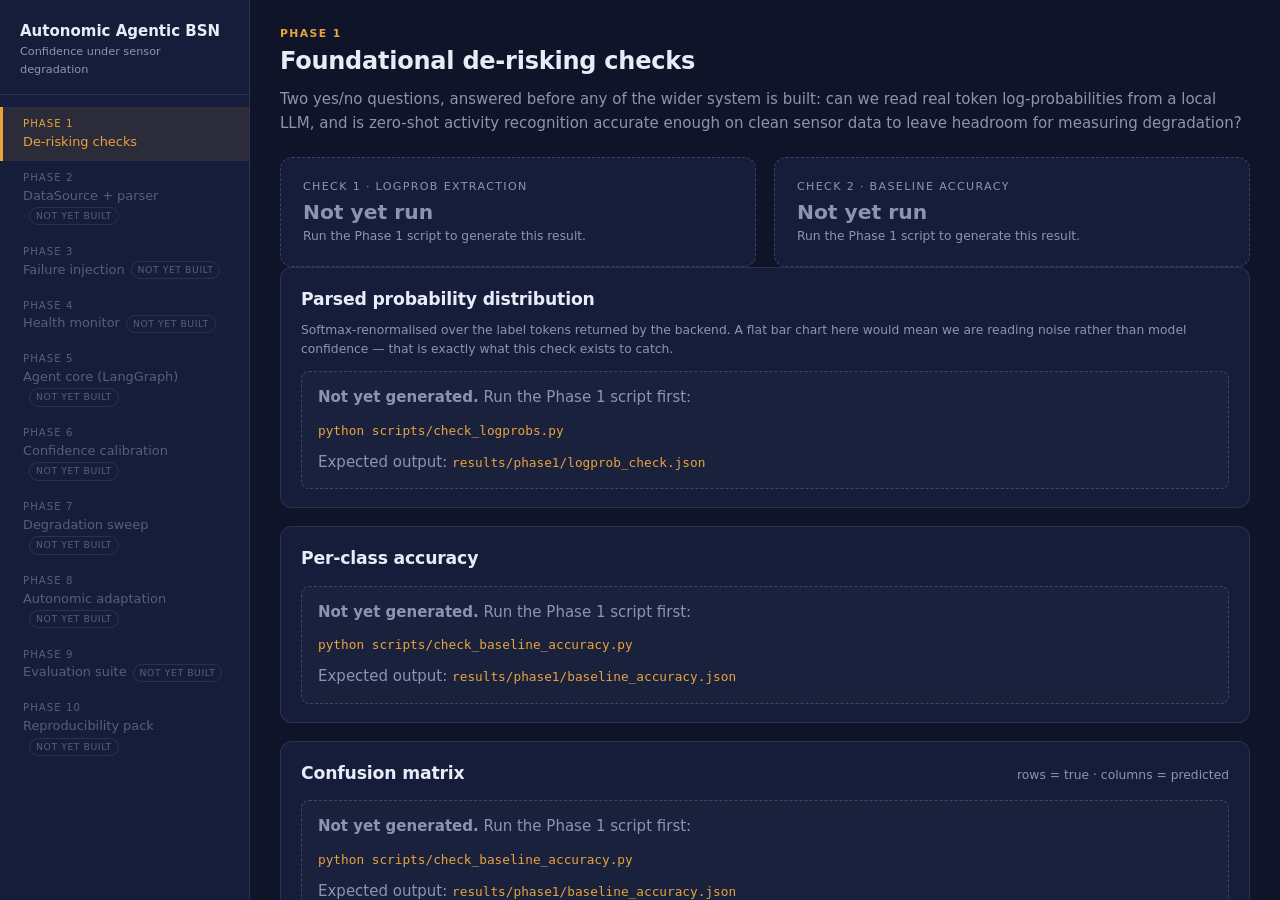
==== frontend/index.html @ 2f0a39ca "refactor: move project from autonomic-bsn/ to repo root Flattens the layout so scripts/, configs/, f" ====
<!DOCTYPE html>
<html lang="en">
<head>
<meta charset="utf-8">
<meta name="viewport" content="width=device-width, initial-scale=1">
<title>Autonomic Agentic BSN</title>
<link rel="stylesheet" href="shared/style.css">
</head>
<body>

<div class="shell">
  <nav class="sidebar">
    <div class="brand">
      <div class="title">Autonomic Agentic BSN</div>
      <div class="sub">Confidence under sensor degradation</div>
    </div>
    <ul class="nav" id="nav"></ul>
  </nav>

  <main class="viewer">
    <iframe id="viewer" title="Selected phase" src="phase1_derisk.html"></iframe>
  </main>
</div>

<script type="module">
/* ---------------------------------------------------------------------------
   THE ONLY THING TO EDIT WHEN A PHASE SHIPS.
   Adding a phase = adding one entry here (or flipping `page` on an existing
   one from null to its filename). Nothing else in this file changes.
   --------------------------------------------------------------------------- */
const PHASES = [
  { n: 1,  name: 'De-risking checks',      page: 'phase1_derisk.html' },
  { n: 2,  name: 'DataSource + parser',    page: null },
  { n: 3,  name: 'Failure injection',      page: null },
  { n: 4,  name: 'Health monitor',         page: null },
  { n: 5,  name: 'Agent core (LangGraph)', page: null },
  { n: 6,  name: 'Confidence calibration', page: null },
  { n: 7,  name: 'Degradation sweep',      page: null },
  { n: 8,  name: 'Autonomic adaptation',   page: null },
  { n: 9,  name: 'Evaluation suite',       page: null },
  { n: 10, name: 'Reproducibility pack',   page: null },
];

const nav = document.getElementById('nav');
const viewer = document.getElementById('viewer');

nav.innerHTML = PHASES.map((p) => {
  const label = `<span class="phase-no">Phase ${p.n}</span>${p.name}`;
  return p.page
    ? `<li><a href="#phase${p.n}" data-page="${p.page}" data-n="${p.n}">${label}</a></li>`
    : `<li><span class="disabled">${label}<span class="tag">not yet built</span></span></li>`;
}).join('');

function select(n) {
  const phase = PHASES.find((p) => p.n === n && p.page);
  if (!phase) return;
  viewer.src = phase.page;
  nav.querySelectorAll('a').forEach((a) => {
    a.classList.toggle('active', Number(a.dataset.n) === n);
  });
  document.title = `Phase ${phase.n} - ${phase.name} | Autonomic Agentic BSN`;
}

nav.addEventListener('click', (e) => {
  const a = e.target.closest('a[data-page]');
  if (!a) return;
  e.preventDefault();
  location.hash = `phase${a.dataset.n}`;
  select(Number(a.dataset.n));
});

function fromHash() {
  const m = /^#phase(\d+)$/.exec(location.hash);
  const n = m ? Number(m[1]) : 1;
  select(PHASES.some((p) => p.n === n && p.page) ? n : 1);
}
window.addEventListener('hashchange', fromHash);
fromHash();
</script>

</body>
</html>
---- frontend/shared/style.css ----
/* Autonomic Agentic BSN -- shared dark theme.
   No frameworks, no build step. Palette is fixed project-wide. */

:root {
  --bg:      #0f1428;
  --panel:   #161d3a;
  --accent:  #e8a33d;
  --text:    #e8ecf7;
  --muted:   #8b95b0;

  --border:  rgba(232, 236, 247, 0.10);
  --border-strong: rgba(232, 236, 247, 0.18);

  /* Status: reserved for pass/fail state only, never for data series.
     Always paired with a text label -- never colour alone. */
  --pass:    #3ecf8e;
  --fail:    #f2555a;
  --pass-bg: rgba(62, 207, 142, 0.12);
  --fail-bg: rgba(242, 85, 90, 0.12);

  --radius:  12px;
  --radius-sm: 8px;
  --gap:     18px;

  --font: "Inter", "Segoe UI", system-ui, -apple-system, "Helvetica Neue",
          Arial, sans-serif;
  --mono: "JetBrains Mono", "Cascadia Code", Consolas, "SF Mono", Menlo,
          monospace;
}

* { box-sizing: border-box; }

html, body {
  margin: 0;
  padding: 0;
  background: var(--bg);
  color: var(--text);
  font-family: var(--font);
  font-size: 15px;
  line-height: 1.55;
  -webkit-font-smoothing: antialiased;
}

h1, h2, h3 { margin: 0 0 .35em; font-weight: 600; letter-spacing: -0.01em; }
h1 { font-size: 1.6rem; }
h2 { font-size: 1.15rem; }
h3 { font-size: .95rem; }

p { margin: 0 0 1em; }
a { color: var(--accent); text-decoration: none; }
a:hover { text-decoration: underline; }

.muted { color: var(--muted); }
.small { font-size: .82rem; }
.mono  { font-family: var(--mono); }

/* ---------------------------------------------------------------- layout -- */
.page { padding: 26px 30px 60px; max-width: 1180px; }

.page-head { margin-bottom: 22px; }
.page-head .eyebrow {
  color: var(--accent);
  font-size: .72rem;
  font-weight: 600;
  letter-spacing: .13em;
  text-transform: uppercase;
}

.grid-2 {
  display: grid;
  grid-template-columns: repeat(auto-fit, minmax(320px, 1fr));
  gap: var(--gap);
}

/* ----------------------------------------------------------------- cards -- */
.card {
  background: var(--panel);
  border: 1px solid var(--border);
  border-radius: var(--radius);
  padding: 18px 20px;
  margin-bottom: var(--gap);
}
.card-title {
  display: flex;
  align-items: baseline;
  justify-content: space-between;
  gap: 12px;
  margin-bottom: 14px;
}
.card-title h2 { margin: 0; }

/* Large PASS / FAIL status card. Colour is reinforced by the word and the
   glyph, so the state is never conveyed by hue alone. */
.status {
  border-radius: var(--radius);
  border: 1px solid var(--border-strong);
  padding: 20px 22px;
  background: var(--panel);
}
.status.pass { border-color: var(--pass); background: var(--pass-bg); }
.status.fail { border-color: var(--fail); background: var(--fail-bg); }
.status.unknown { border-style: dashed; }

.status .label {
  font-size: .74rem;
  letter-spacing: .12em;
  text-transform: uppercase;
  color: var(--muted);
}
.status .verdict {
  display: flex;
  align-items: center;
  gap: 10px;
  font-size: 2.1rem;
  font-weight: 700;
  line-height: 1.1;
  margin: 6px 0 4px;
}
.status.pass .verdict { color: var(--pass); }
.status.fail .verdict { color: var(--fail); }
.status.unknown .verdict { color: var(--muted); font-size: 1.35rem; }
.status .detail { color: var(--text); font-size: .9rem; }
.status .sub { color: var(--muted); font-size: .82rem; }

/* ------------------------------------------------------------ bar charts -- */
/* Thin marks, rounded data-end, anchored to a baseline at x=0. */
.bars { display: flex; flex-direction: column; gap: 9px; margin-top: 6px; }

.bar-row {
  display: grid;
  grid-template-columns: 132px 1fr 62px;
  align-items: center;
  gap: 12px;
}
.bar-row .name {
  font-size: .84rem;
  color: var(--text);
  white-space: nowrap;
  overflow: hidden;
  text-overflow: ellipsis;
}
.bar-track {
  position: relative;
  height: 15px;
  background: rgba(232, 236, 247, 0.06);
  border-radius: var(--radius-sm);
  overflow: hidden;
}
.bar-fill {
  height: 100%;
  background: var(--accent);
  border-radius: 0 4px 4px 0;   /* rounded data-end only */
  min-width: 2px;
  transition: width .25s ease;
}
.bar-fill.is-pass { background: var(--pass); }
.bar-fill.is-fail { background: var(--fail); }
.bar-row .val {
  font-family: var(--mono);
  font-size: .8rem;
  color: var(--text);
  text-align: right;
}

/* Threshold rule drawn across the plotting area. */
.bars-plot { position: relative; }
.threshold {
  position: absolute;
  top: 0;
  bottom: 0;
  width: 0;
  border-left: 2px dashed var(--accent);
  pointer-events: none;
  z-index: 2;
}
.threshold::after {
  content: attr(data-label);
  position: absolute;
  top: -18px;
  left: 6px;
  font-size: .7rem;
  color: var(--accent);
  white-space: nowrap;
}

/* -------------------------------------------------------- confusion grid -- */
/* Sequential single-hue ramp (the accent), light -> dark by magnitude.
   Never a rainbow: intensity alone carries the value. */
.matrix-wrap { overflow-x: auto; }
table.matrix { border-collapse: separate; border-spacing: 2px; font-size: .78rem; }
table.matrix th {
  font-weight: 500;
  color: var(--muted);
  padding: 4px 6px;
  white-space: nowrap;
}
table.matrix th.row-head { text-align: right; }
table.matrix th.col-head {
  writing-mode: vertical-rl;
  transform: rotate(180deg);
  height: 88px;
  vertical-align: bottom;
}
table.matrix td {
  width: 40px;
  height: 34px;
  text-align: center;
  border-radius: 5px;
  font-family: var(--mono);
  color: var(--text);
  background: rgba(232, 236, 247, 0.04);
}
table.matrix td.diag { outline: 1px solid var(--border-strong); }
table.matrix td.zero { color: var(--muted); opacity: .45; }

/* ------------------------------------------------------------ pre / code -- */
pre.prompt {
  background: #0c1020;
  border: 1px solid var(--border);
  border-radius: var(--radius-sm);
  padding: 14px 16px;
  overflow-x: auto;
  font-family: var(--mono);
  font-size: .78rem;
  line-height: 1.5;
  color: var(--text);
  white-space: pre;
  max-height: 460px;
}

/* --------------------------------------------------------------- notices -- */
.notice {
  border: 1px dashed var(--border-strong);
  border-radius: var(--radius-sm);
  padding: 14px 16px;
  color: var(--muted);
  background: rgba(232, 236, 247, 0.02);
}
.notice code {
  font-family: var(--mono);
  color: var(--accent);
  font-size: .85em;
}

.legend-note {
  display: flex;
  align-items: center;
  gap: 8px;
  font-size: .78rem;
  color: var(--muted);
  margin-top: 10px;
}
.swatch {
  display: inline-block;
  width: 42px;
  height: 10px;
  border-radius: 3px;
  background: linear-gradient(90deg,
              rgba(232,163,61,.10), rgba(232,163,61,1));
}

/* =========================================================== app shell === */
.shell { display: flex; height: 100vh; overflow: hidden; }

.sidebar {
  width: 250px;
  flex: 0 0 250px;
  background: var(--panel);
  border-right: 1px solid var(--border);
  padding: 20px 0;
  overflow-y: auto;
}
.sidebar .brand { padding: 0 20px 16px; border-bottom: 1px solid var(--border); }
.sidebar .brand .title { font-weight: 700; font-size: 1rem; }
.sidebar .brand .sub { color: var(--muted); font-size: .75rem; }

.nav { list-style: none; margin: 12px 0 0; padding: 0; }
.nav li { margin: 0; }

.nav a, .nav span.disabled {
  display: block;
  padding: 9px 20px;
  font-size: .86rem;
  border-left: 3px solid transparent;
  color: var(--text);
  text-decoration: none;
}
.nav a:hover { background: rgba(232, 236, 247, 0.05); text-decoration: none; }
.nav a.active {
  border-left-color: var(--accent);
  background: rgba(232, 163, 61, 0.10);
  color: var(--accent);
}
.nav .phase-no {
  display: block;
  font-size: .68rem;
  letter-spacing: .1em;
  text-transform: uppercase;
  color: var(--muted);
}
.nav a.active .phase-no { color: var(--accent); }

.nav span.disabled { color: var(--muted); opacity: .55; cursor: not-allowed; }
.nav .tag {
  display: inline-block;
  margin-left: 6px;
  padding: 1px 6px;
  font-size: .62rem;
  letter-spacing: .06em;
  text-transform: uppercase;
  border: 1px solid var(--border-strong);
  border-radius: 20px;
  color: var(--muted);
  vertical-align: middle;
}

.viewer { flex: 1; min-width: 0; background: var(--bg); }
.viewer iframe { width: 100%; height: 100%; border: 0; display: block; }
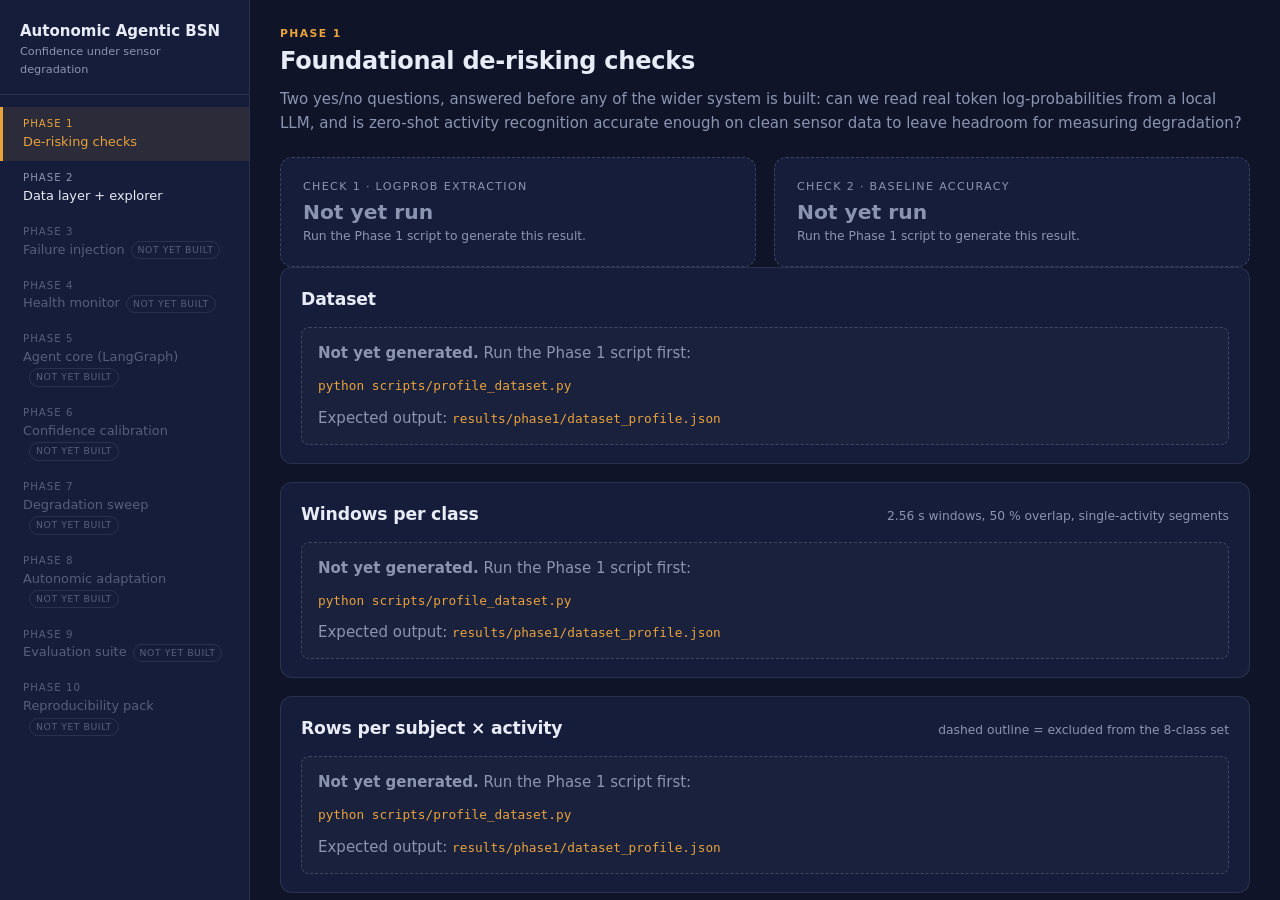
==== commit 1ac75744: "feat(frontend): add the Phase 2 dataset explorer Three dropdowns populated from manifest.json -- rea" ====
--- a/frontend/index.html
+++ b/frontend/index.html
@@ -30,7 +30,7 @@
    --------------------------------------------------------------------------- */
 const PHASES = [
   { n: 1,  name: 'De-risking checks',      page: 'phase1_derisk.html' },
-  { n: 2,  name: 'DataSource + parser',    page: null },
+  { n: 2,  name: 'Data layer + explorer',  page: 'phase2_explorer.html' },
   { n: 3,  name: 'Failure injection',      page: null },
   { n: 4,  name: 'Health monitor',         page: null },
   { n: 5,  name: 'Agent core (LangGraph)', page: null },
--- a/frontend/shared/style.css
+++ b/frontend/shared/style.css
@@ -316,3 +316,110 @@
 
 .viewer { flex: 1; min-width: 0; background: var(--bg); }
 .viewer iframe { width: 100%; height: 100%; border: 0; display: block; }
+
+/* ======================================================= dataset panels === */
+/* Stat tiles: a headline number needs no chart. */
+.tiles {
+  display: grid;
+  grid-template-columns: repeat(auto-fit, minmax(140px, 1fr));
+  gap: 10px;
+  margin-top: 4px;
+}
+.tile {
+  background: rgba(232, 236, 247, 0.04);
+  border: 1px solid var(--border);
+  border-radius: var(--radius-sm);
+  padding: 12px 14px;
+}
+.tile .n {
+  font-size: 1.45rem;
+  font-weight: 700;
+  line-height: 1.15;
+  font-family: var(--mono);
+  color: var(--accent);
+}
+.tile .k {
+  font-size: .7rem;
+  letter-spacing: .08em;
+  text-transform: uppercase;
+  color: var(--muted);
+  margin-top: 2px;
+}
+
+/* Per-subject x activity grid -- same single-hue sequential ramp as the
+   confusion matrix, so intensity reads consistently across the page. */
+table.heat { border-collapse: separate; border-spacing: 2px; font-size: .72rem; }
+table.heat th {
+  color: var(--muted);
+  font-weight: 500;
+  padding: 3px 6px;
+  white-space: nowrap;
+}
+table.heat th.row-head { text-align: right; }
+table.heat th.col-head {
+  writing-mode: vertical-rl;
+  transform: rotate(180deg);
+  height: 96px;
+  vertical-align: bottom;
+}
+table.heat td {
+  min-width: 44px;
+  height: 26px;
+  text-align: center;
+  border-radius: 4px;
+  font-family: var(--mono);
+  color: var(--text);
+  background: rgba(232, 236, 247, 0.04);
+}
+table.heat td.excluded { outline: 1px dashed rgba(232, 236, 247, 0.22); }
+
+/* Raw signal traces */
+.traces {
+  display: grid;
+  grid-template-columns: repeat(auto-fit, minmax(280px, 1fr));
+  gap: 14px;
+  margin-top: 6px;
+}
+.trace-card {
+  background: rgba(232, 236, 247, 0.03);
+  border: 1px solid var(--border);
+  border-radius: var(--radius-sm);
+  padding: 11px 13px;
+}
+.trace-card h3 {
+  margin: 0 0 2px;
+  font-size: .85rem;
+  color: var(--text);
+}
+.trace-card .who { font-size: .7rem; color: var(--muted); margin-bottom: 8px; }
+.trace-row { display: flex; align-items: center; gap: 8px; margin-bottom: 3px; }
+.trace-row .node {
+  width: 40px;
+  font-size: .66rem;
+  color: var(--muted);
+  text-transform: uppercase;
+  letter-spacing: .05em;
+}
+.trace-row svg { flex: 1; display: block; height: 34px; }
+
+/* x / y / z axis identity. Validated against the dark panel:
+   lightness band 0.48-0.67, CVD deutan dE 21.4 / tritan 9.2, contrast >= 3:1.
+   Always paired with the direct labels in .axis-key, never colour alone. */
+.axis-x { stroke: #3d8bc9; }
+.axis-y { stroke: #b0781f; }
+.axis-z { stroke: #9160ad; }
+
+.axis-key {
+  display: flex;
+  gap: 14px;
+  font-size: .72rem;
+  color: var(--muted);
+  margin-top: 10px;
+}
+.axis-key i {
+  display: inline-block;
+  width: 14px;
+  height: 2px;
+  vertical-align: middle;
+  margin-right: 5px;
+}
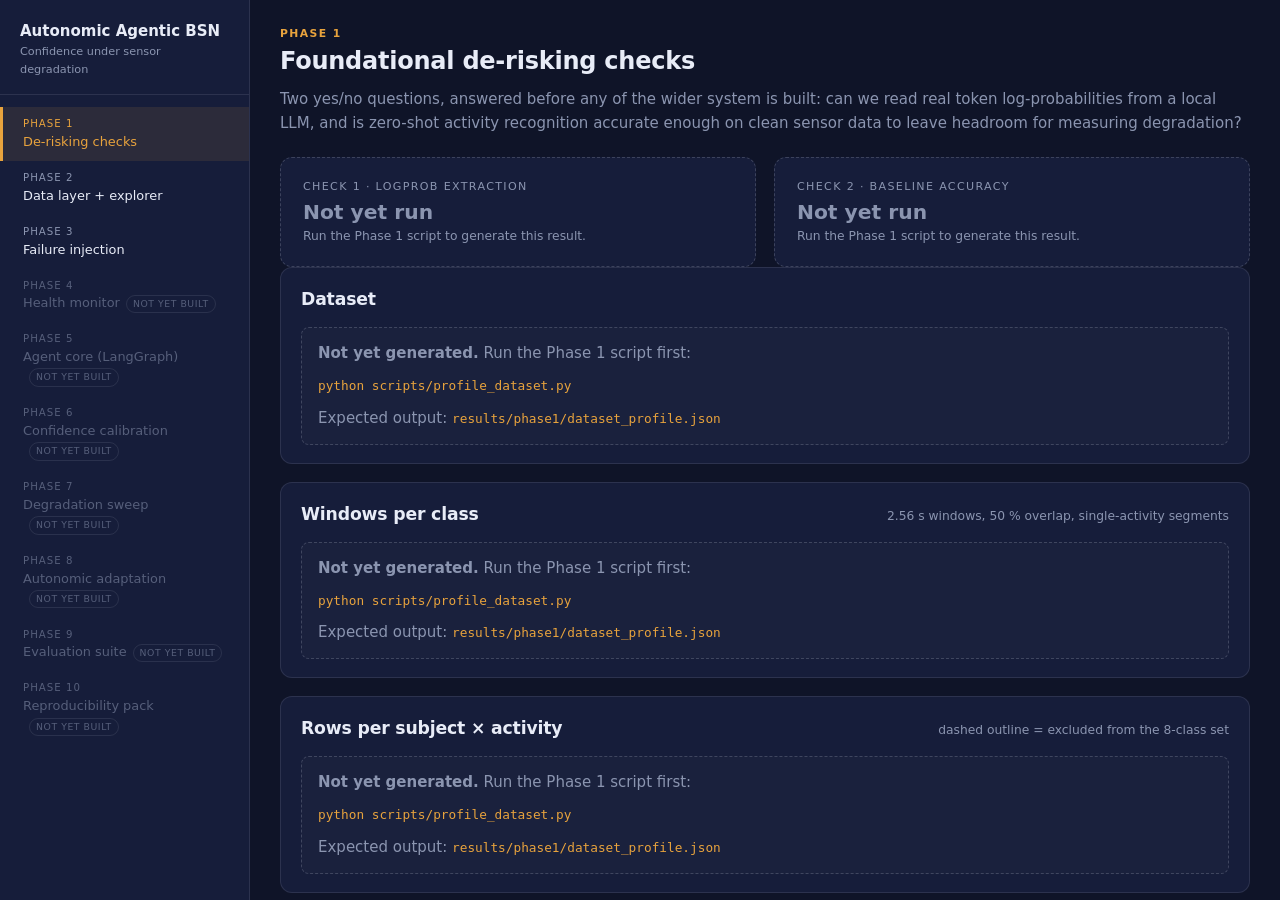
==== commit 47bba48b: "feat(frontend): add the Phase 3 injection lab page Five controls (dataset / activity / target node /" ====
--- a/frontend/index.html
+++ b/frontend/index.html
@@ -31,7 +31,7 @@
 const PHASES = [
   { n: 1,  name: 'De-risking checks',      page: 'phase1_derisk.html' },
   { n: 2,  name: 'Data layer + explorer',  page: 'phase2_explorer.html' },
-  { n: 3,  name: 'Failure injection',      page: null },
+  { n: 3,  name: 'Failure injection',      page: 'phase3_injection.html' },
   { n: 4,  name: 'Health monitor',         page: null },
   { n: 5,  name: 'Agent core (LangGraph)', page: null },
   { n: 6,  name: 'Confidence calibration', page: null },
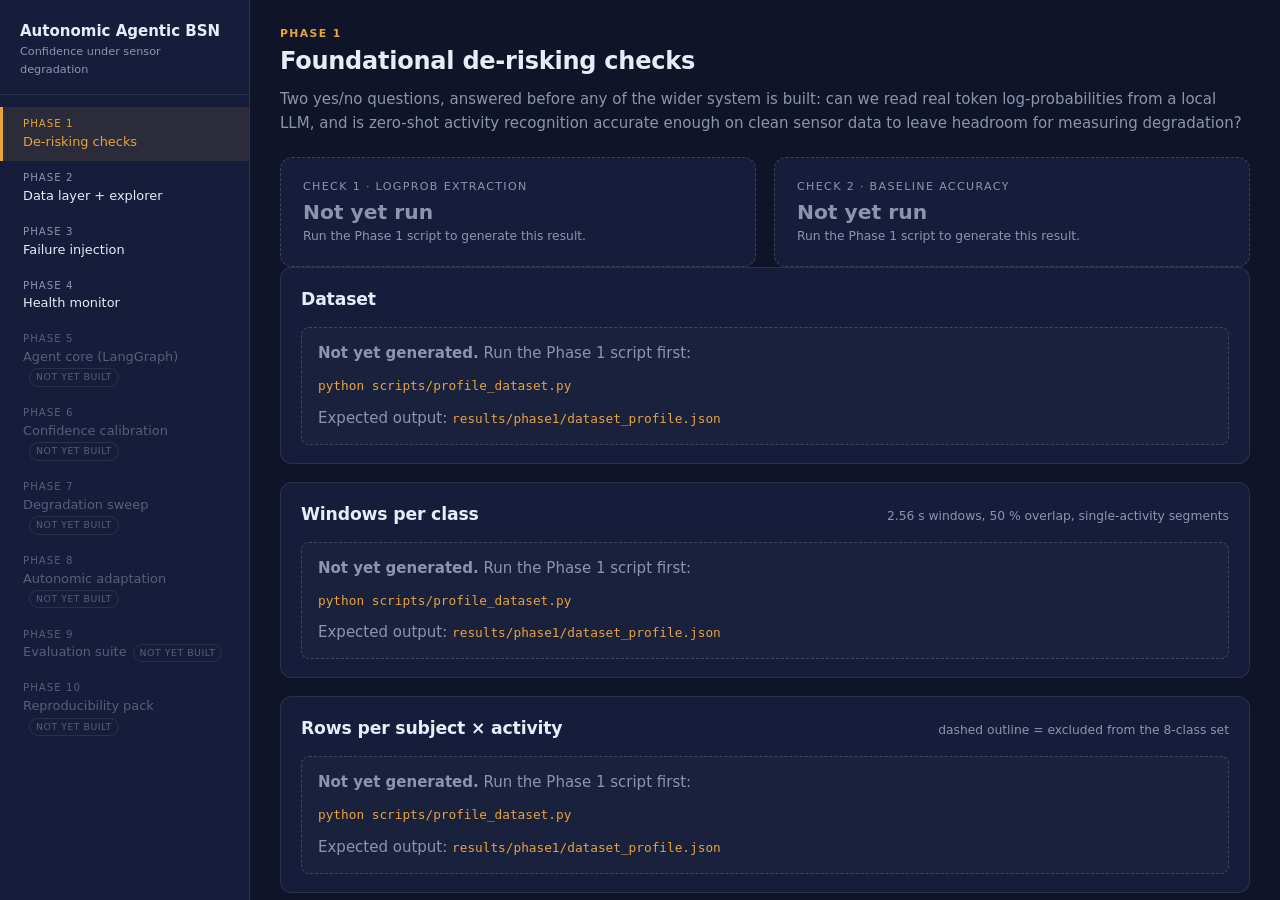
==== commit 8e322901: "feat(frontend): add the Phase 4 health page and a verdict panel on Phase 3 phase4_health.html render" ====
--- a/frontend/index.html
+++ b/frontend/index.html
@@ -32,7 +32,7 @@
   { n: 1,  name: 'De-risking checks',      page: 'phase1_derisk.html' },
   { n: 2,  name: 'Data layer + explorer',  page: 'phase2_explorer.html' },
   { n: 3,  name: 'Failure injection',      page: 'phase3_injection.html' },
-  { n: 4,  name: 'Health monitor',         page: null },
+  { n: 4,  name: 'Health monitor',         page: 'phase4_health.html' },
   { n: 5,  name: 'Agent core (LangGraph)', page: null },
   { n: 6,  name: 'Confidence calibration', page: null },
   { n: 7,  name: 'Degradation sweep',      page: null },
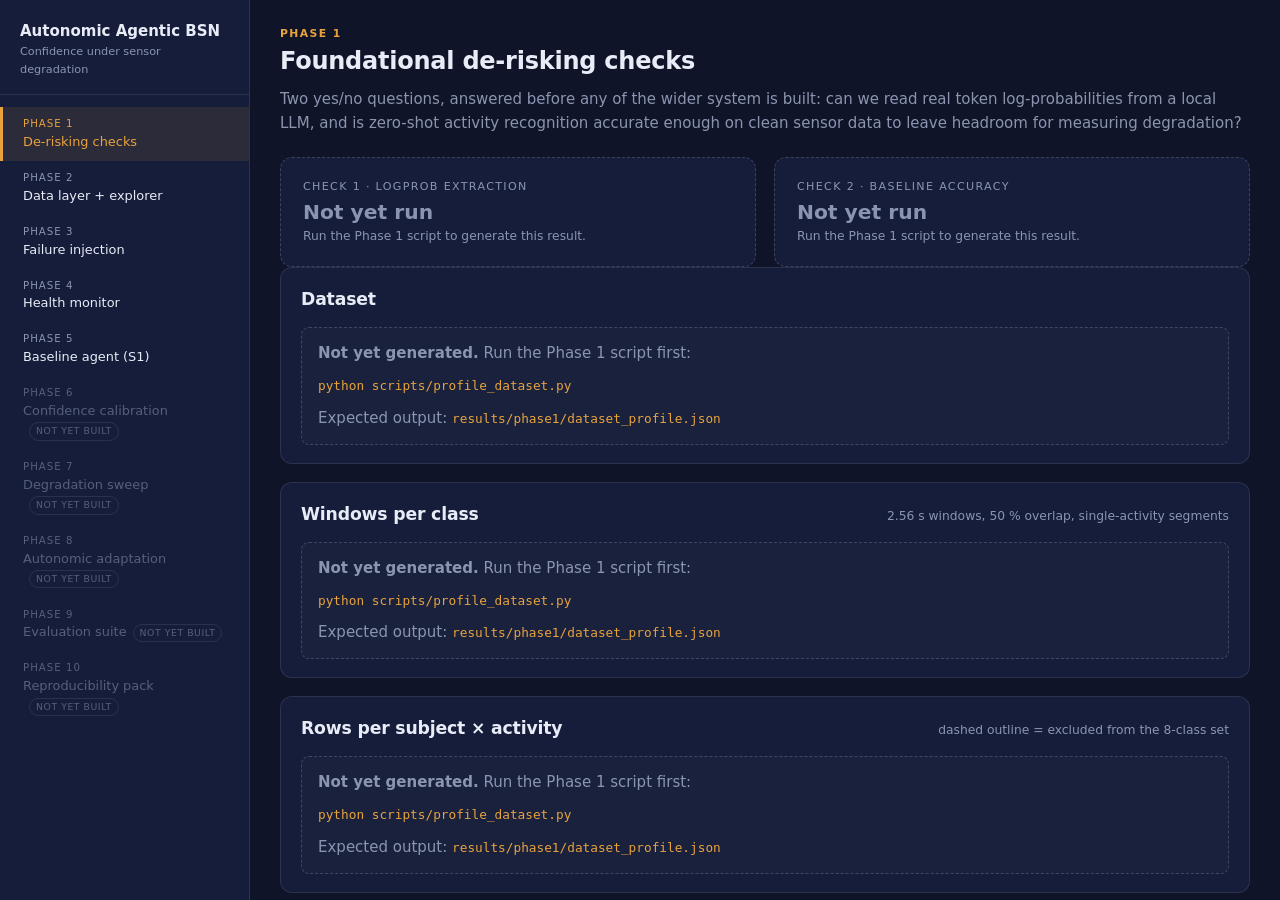
==== commit 84a59c52: "feat(phase5): S1 baseline agent, provider-dimensioned results, headroom probe Results are now dimens" ====
--- a/frontend/index.html
+++ b/frontend/index.html
@@ -33,7 +33,7 @@
   { n: 2,  name: 'Data layer + explorer',  page: 'phase2_explorer.html' },
   { n: 3,  name: 'Failure injection',      page: 'phase3_injection.html' },
   { n: 4,  name: 'Health monitor',         page: 'phase4_health.html' },
-  { n: 5,  name: 'Agent core (LangGraph)', page: null },
+  { n: 5,  name: 'Baseline agent (S1)',    page: 'phase5_playground.html' },
   { n: 6,  name: 'Confidence calibration', page: null },
   { n: 7,  name: 'Degradation sweep',      page: null },
   { n: 8,  name: 'Autonomic adaptation',   page: null },
